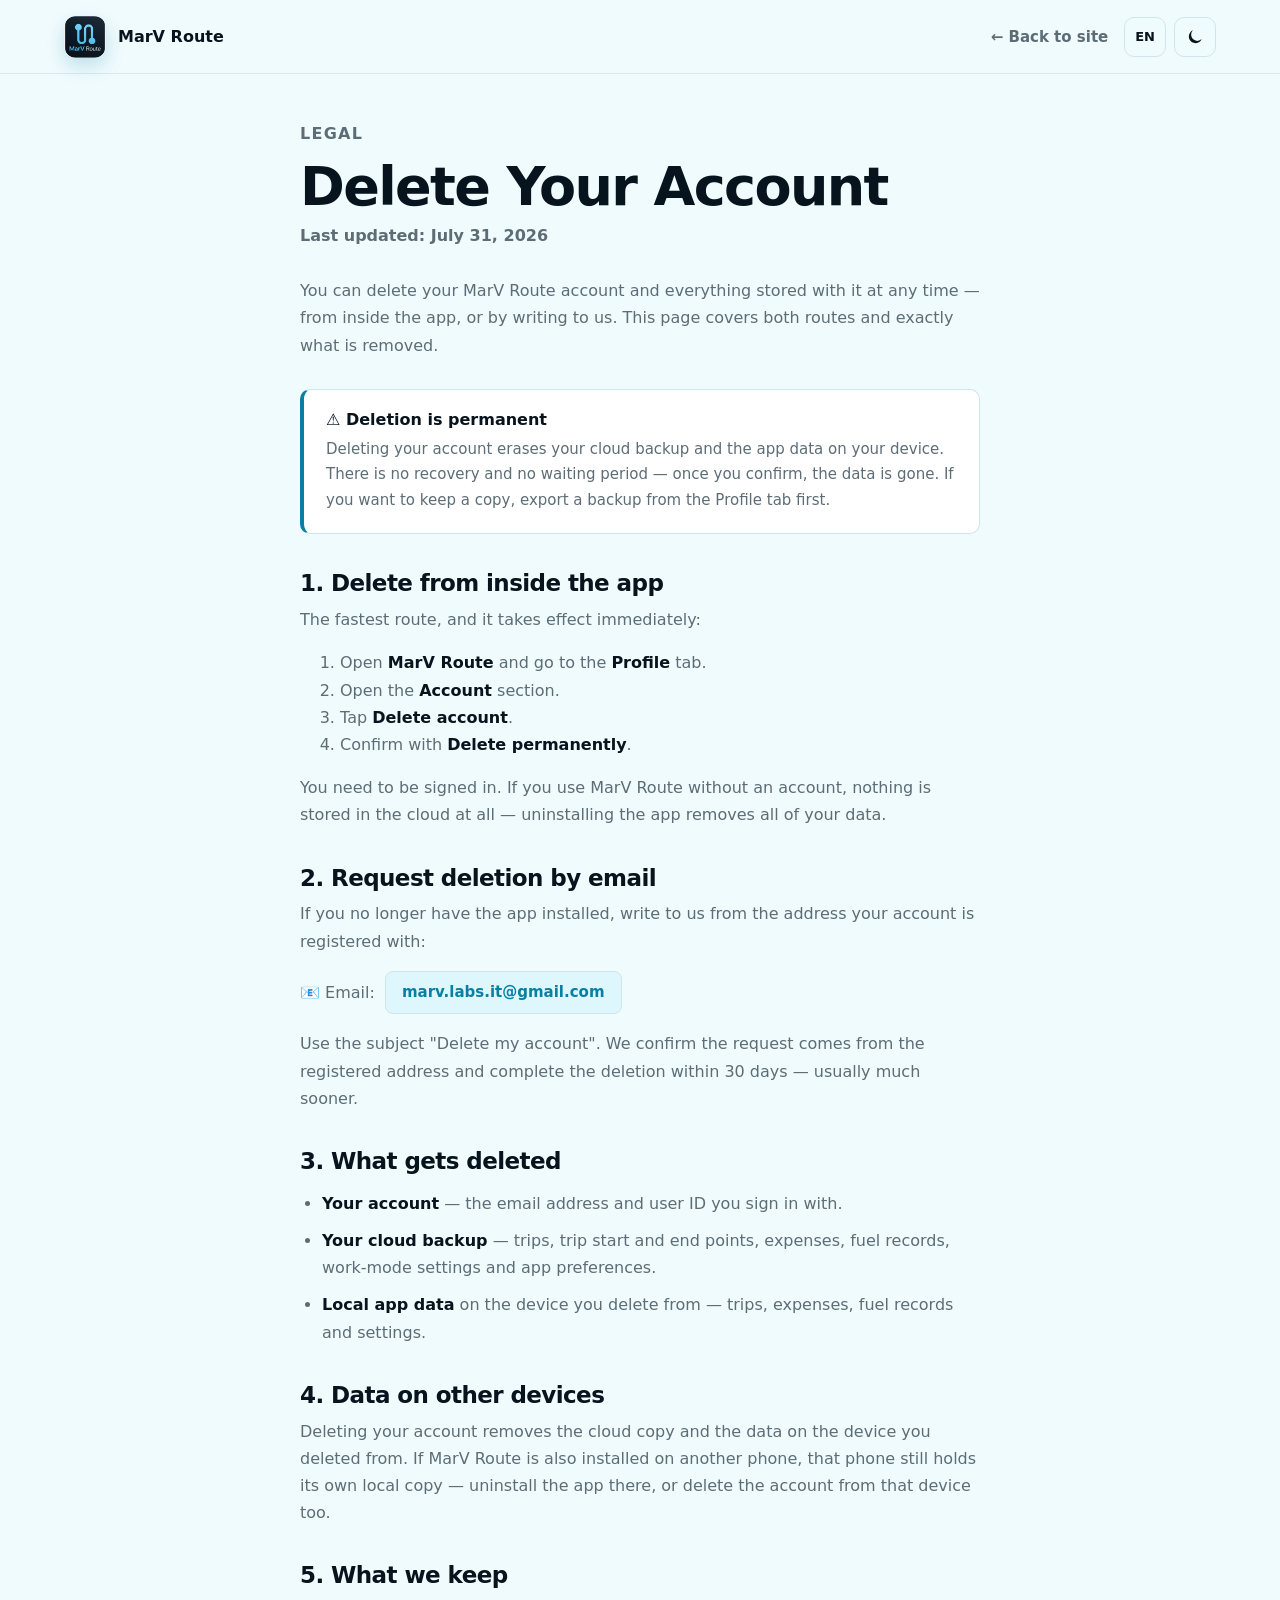
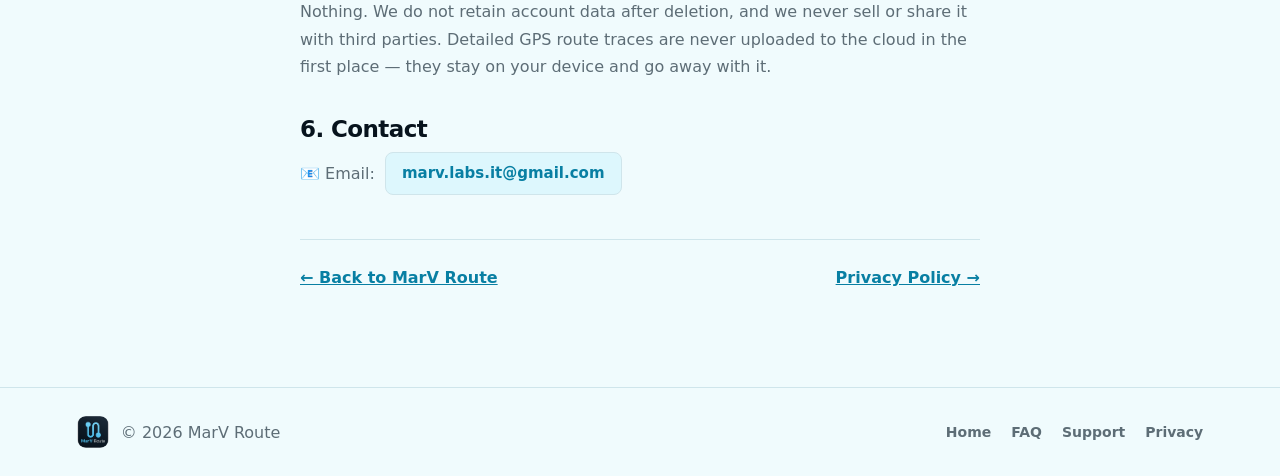
==== delete-account/index.html @ 42f3633a "Add account deletion page Google Play requires apps that let users create an account to publish a pu" ====
<!doctype html>
<html lang="en" data-theme="light">
  <head>
    <meta charset="UTF-8" />
    <meta name="viewport" content="width=device-width, initial-scale=1.0" />
    <meta
      name="description"
      content="How to delete your MarV Route account and all associated data — from inside the app or by request."
    />
    <meta name="theme-color" content="#08131d" />
    <meta property="og:type" content="article" />
    <meta property="og:title" content="Delete Your Account | MarV Route" />
    <meta property="og:description" content="Delete your MarV Route account and all data associated with it." />
    <meta property="og:image" content="../assets/og-image.png" />
    <title>Delete Your Account | MarV Route</title>
    <script>
      (function () {
        var d = document.documentElement;
        d.classList.add("js");
        try {
          var t = localStorage.getItem("marv-theme");
          if (!t) t = window.matchMedia("(prefers-color-scheme: dark)").matches ? "dark" : "light";
          d.setAttribute("data-theme", t);
        } catch (e) {}
      })();
    </script>
    <link rel="icon" type="image/png" href="../assets/marv-route-icon.png" />
    <link rel="apple-touch-icon" href="../assets/marv-route-icon.png" />
    <link rel="stylesheet" href="../styles.css" />
  </head>
  <body data-title-key="d_docTitle">
    <header class="site-header">
      <a class="brand" href="../" aria-label="MarV Route home">
        <img src="../assets/marv-route-icon.png" alt="" />
        <span>MarV Route</span>
      </a>
      <a class="back-link" href="../" data-i18n="backToSite">← Back to site</a>
      <div class="header-tools">
        <button class="icon-btn lang-toggle" type="button" aria-label="Switch language">
          <span class="lang-current">EN</span>
        </button>
        <button class="icon-btn theme-toggle" type="button" aria-label="Toggle dark mode" aria-pressed="false">
          <svg class="icon-sun" viewBox="0 0 24 24" aria-hidden="true">
            <circle cx="12" cy="12" r="4.2" fill="currentColor" />
            <path d="M12 2.5v3M12 18.5v3M2.5 12h3M18.5 12h3M5 5l2 2M17 17l2 2M19 5l-2 2M7 17l-2 2" stroke="currentColor" stroke-width="1.8" stroke-linecap="round" />
          </svg>
          <svg class="icon-moon" viewBox="0 0 24 24" aria-hidden="true">
            <path d="M20 14.5A8 8 0 1 1 9.5 4a6.5 6.5 0 0 0 10.5 10.5z" fill="currentColor" />
          </svg>
        </button>
      </div>
    </header>

    <main class="legal">
      <p class="eyebrow" data-i18n="eyebrowLegal">Legal</p>
      <h1 data-i18n="d_title">Delete Your Account</h1>
      <p class="legal-updated" data-i18n="d_updated">Last updated: July 31, 2026</p>

      <p data-i18n="d_intro">
        You can delete your MarV Route account and everything stored with it at any time — from
        inside the app, or by writing to us. This page covers both routes and exactly what is
        removed.
      </p>

      <div class="legal-callout">
        <strong data-i18n="d_calloutTitle">⚠️ Deletion is permanent</strong>
        <p data-i18n="d_calloutBody">
          Deleting your account erases your cloud backup and the app data on your device. There is
          no recovery and no waiting period — once you confirm, the data is gone. If you want to
          keep a copy, export a backup from the Profile tab first.
        </p>
      </div>

      <h2 data-i18n="d_h1">1. Delete from inside the app</h2>
      <p data-i18n="d_1intro">The fastest route, and it takes effect immediately:</p>
      <ol data-i18n="d_1list">
        <li>Open <strong>MarV Route</strong> and go to the <strong>Profile</strong> tab.</li>
        <li>Open the <strong>Account</strong> section.</li>
        <li>Tap <strong>Delete account</strong>.</li>
        <li>Confirm with <strong>Delete permanently</strong>.</li>
      </ol>
      <p data-i18n="d_1note">
        You need to be signed in. If you use MarV Route without an account, nothing is stored in
        the cloud at all — uninstalling the app removes all of your data.
      </p>

      <h2 data-i18n="d_h2">2. Request deletion by email</h2>
      <p data-i18n="d_2intro">
        If you no longer have the app installed, write to us from the address your account is
        registered with:
      </p>
      <p class="contact-line">
        <span data-i18n="d_emailLabel">📧 Email:</span>
        <a class="email-link" href="mailto:marv.labs.it@gmail.com?subject=Delete%20my%20account">marv.labs.it@gmail.com</a>
      </p>
      <p data-i18n="d_2note">
        Use the subject "Delete my account". We confirm the request comes from the registered
        address and complete the deletion within 30 days — usually much sooner.
      </p>

      <h2 data-i18n="d_h3">3. What gets deleted</h2>
      <ul data-i18n="d_3list">
        <li><strong>Your account</strong> — the email address and user ID you sign in with.</li>
        <li>
          <strong>Your cloud backup</strong> — trips, trip start and end points, expenses, fuel
          records, work-mode settings and app preferences.
        </li>
        <li>
          <strong>Local app data</strong> on the device you delete from — trips, expenses, fuel
          records and settings.
        </li>
      </ul>

      <h2 data-i18n="d_h4">4. Data on other devices</h2>
      <p data-i18n="d_4body">
        Deleting your account removes the cloud copy and the data on the device you deleted from.
        If MarV Route is also installed on another phone, that phone still holds its own local
        copy — uninstall the app there, or delete the account from that device too.
      </p>

      <h2 data-i18n="d_h5">5. What we keep</h2>
      <p data-i18n="d_5body">
        Nothing. We do not retain account data after deletion, and we never sell or share it with
        third parties. Detailed GPS route traces are never uploaded to the cloud in the first
        place — they stay on your device and go away with it.
      </p>

      <h2 data-i18n="d_h6">6. Contact</h2>
      <p class="contact-line">
        <span data-i18n="d_emailLabel">📧 Email:</span>
        <a class="email-link" href="mailto:marv.labs.it@gmail.com?subject=Delete%20my%20account">marv.labs.it@gmail.com</a>
      </p>

      <p class="legal-back">
        <a href="../" data-i18n="backHome">← Back to MarV Route</a>
        <a href="../privacy/" data-i18n="toPrivacy">Privacy Policy →</a>
      </p>
    </main>

    <footer class="site-footer">
      <div class="footer-brand">
        <img src="../assets/marv-route-icon.png" alt="" />
        <span>© 2026 MarV Route</span>
      </div>
      <nav class="footer-nav" aria-label="Footer navigation">
        <a href="../" data-i18n="footerHome">Home</a>
        <a href="../#faq" data-i18n="footerFaq">FAQ</a>
        <a href="../support/" data-i18n="footerSupport">Support</a>
        <a href="../privacy/" data-i18n="footerPrivacy">Privacy</a>
      </nav>
    </footer>

    <script src="../legal.js"></script>
  </body>
</html>
---- styles.css ----
:root {
  --bg: #f0fbfd;
  --bg-strong: #dff7fc;
  --ink: #07131d;
  --muted: #5d6d76;
  --line: #cfe5eb;
  --card: #ffffff;
  --blue: #52d6fd;
  --blue-dark: #087fa3;
  --navy: #08131d;
  --green: #1fc79a;
  --yellow: #ffc857;
  --shadow: 0 24px 70px rgba(7, 19, 29, 0.16);
}

:root[data-theme="dark"] {
  --bg: #0a1418;
  --bg-strong: #0e1c22;
  --ink: #e7f1f4;
  --muted: #9fb2ba;
  --line: #21343c;
  --card: #11212a;
  --shadow: 0 24px 70px rgba(0, 0, 0, 0.5);
}

* {
  box-sizing: border-box;
}

html {
  scroll-behavior: smooth;
}

body {
  margin: 0;
  background: var(--bg);
  color: var(--ink);
  font-family: Inter, ui-sans-serif, system-ui, -apple-system, BlinkMacSystemFont, "Segoe UI", sans-serif;
}

a {
  color: inherit;
  text-decoration: none;
}

button,
input,
select {
  font: inherit;
}

.site-header {
  align-items: center;
  background: rgba(240, 251, 253, 0.9);
  backdrop-filter: blur(18px);
  border-bottom: 1px solid rgba(207, 229, 235, 0.78);
  display: flex;
  height: 74px;
  justify-content: space-between;
  left: 0;
  padding: 0 clamp(20px, 5vw, 76px);
  position: fixed;
  right: 0;
  top: 0;
  z-index: 20;
}

.brand,
.site-nav,
.trust-row,
.hero-actions {
  align-items: center;
  display: flex;
}

.brand {
  gap: 12px;
  font-weight: 850;
}

.brand img {
  border-radius: 12px;
  box-shadow: 0 8px 18px rgba(8, 127, 163, 0.22);
  height: 42px;
  width: 42px;
}

.site-nav {
  color: var(--muted);
  gap: 28px;
  font-size: 15px;
  font-weight: 750;
}

.site-nav a:hover {
  color: var(--blue-dark);
}

.nav-cta {
  background: var(--navy);
  border-radius: 8px;
  color: white;
  padding: 10px 18px;
}

.site-nav a.nav-cta:hover {
  background: var(--blue-dark);
  color: white;
}

.nav-toggle {
  background: transparent;
  border: 0;
  cursor: pointer;
  display: none;
  padding: 8px;
}

.nav-toggle span {
  background: var(--ink);
  border-radius: 999px;
  display: block;
  height: 2px;
  margin: 5px 0;
  width: 24px;
}

.hero {
  align-items: center;
  background:
    radial-gradient(circle at 88% 18%, rgba(82, 214, 253, 0.34), transparent 28%),
    radial-gradient(circle at 12% 80%, rgba(31, 199, 154, 0.2), transparent 30%),
    linear-gradient(135deg, #f8feff 0%, var(--bg) 48%, var(--bg-strong) 100%);
  display: grid;
  gap: 48px;
  grid-template-columns: minmax(0, 0.95fr) minmax(380px, 1.05fr);
  min-height: 100vh;
  overflow: hidden;
  padding: 132px clamp(20px, 6vw, 84px) 72px;
}

.hero-copy {
  max-width: 720px;
}

.eyebrow {
  color: var(--blue-dark);
  font-size: 13px;
  font-weight: 850;
  letter-spacing: 0.08em;
  margin: 0 0 14px;
  text-transform: uppercase;
}

h1,
h2,
h3,
p {
  margin-top: 0;
}

h1 {
  font-size: clamp(44px, 6.6vw, 82px);
  letter-spacing: -0.03em;
  line-height: 0.98;
  margin-bottom: 24px;
}

h2 {
  font-size: clamp(32px, 4vw, 56px);
  letter-spacing: -0.025em;
  line-height: 1.04;
  margin-bottom: 18px;
}

h3 {
  font-size: 21px;
  margin-bottom: 10px;
}

p {
  color: var(--muted);
  font-size: 17px;
  line-height: 1.72;
}

.hero-copy > p:not(.eyebrow) {
  max-width: 620px;
}

.hero-actions {
  flex-wrap: wrap;
  gap: 14px;
  margin: 34px 0 30px;
}

.button {
  border-radius: 8px;
  display: inline-flex;
  align-items: center;
  font-weight: 850;
  justify-content: center;
  min-height: 50px;
  padding: 0 22px;
  transition: transform 0.15s ease, box-shadow 0.15s ease;
}

.button:hover {
  transform: translateY(-2px);
}

.primary {
  background: var(--navy);
  border: 0;
  box-shadow: 0 18px 34px rgba(7, 19, 29, 0.22);
  color: white;
  cursor: pointer;
}

.secondary {
  background: rgba(255, 255, 255, 0.72);
  border: 1px solid var(--line);
  color: var(--navy);
}

.trust-row {
  color: var(--muted);
  flex-wrap: wrap;
  gap: 10px;
  font-size: 14px;
  font-weight: 750;
}

.trust-row span {
  background: rgba(255, 255, 255, 0.7);
  border: 1px solid var(--line);
  border-radius: 999px;
  padding: 8px 12px;
}

.phone-stage {
  min-height: 760px;
  position: relative;
}

.phone {
  background: #07131d;
  border: 10px solid #07131d;
  border-radius: 34px;
  box-shadow: var(--shadow);
  overflow: hidden;
  position: absolute;
}

.phone-main {
  height: 752px;
  right: 120px;
  top: 0;
  width: 340px;
}

.phone-secondary {
  height: 520px;
  right: 0;
  top: 150px;
  transform: rotate(5deg);
  width: 250px;
}

.phone-top {
  background: #07131d;
  border-radius: 0 0 16px 16px;
  height: 24px;
  left: 50%;
  position: absolute;
  top: 0;
  transform: translateX(-50%);
  width: 112px;
  z-index: 2;
}

/* ── Material 3 dark app mockup (matches the Flutter app) ── */

.m3-screen {
  --m3-bg: #0e1416;
  --m3-card: #1b2326;
  --m3-ink: #dee3e6;
  --m3-muted: #b3bfc3;
  --m3-primary: #9bd1e8;
  --m3-on-primary: #04344a;
  --m3-sec-cont: #364a52;
  --m3-on-sec: #d3e5ed;
  --m3-outline: #84919a;
  --m3-tile: #045066;
  --m3-on-tile: #c3e8ff;
  background: var(--m3-bg);
  border-radius: 24px;
  color: var(--m3-ink);
  display: flex;
  flex-direction: column;
  gap: 9px;
  height: 100%;
  padding: 30px 14px 8px;
}

.m3-appbar {
  font-size: 19px;
  font-weight: 550;
  padding: 6px 4px 2px;
}

.m3-card {
  background: var(--m3-card);
  border-radius: 12px;
  padding: 13px 14px;
}

.m3-detect-top {
  align-items: center;
  display: flex;
  justify-content: space-between;
  margin-bottom: 8px;
}

.m3-detect strong {
  display: block;
  font-size: 14.5px;
  font-weight: 700;
  margin-bottom: 3px;
}

.m3-icon {
  color: var(--m3-ink);
  flex: 0 0 auto;
  height: 22px;
  width: 22px;
}

.m3-circle-btn {
  align-items: center;
  background: var(--m3-sec-cont);
  border-radius: 50%;
  color: var(--m3-on-sec);
  display: flex;
  height: 36px;
  justify-content: center;
  width: 36px;
}

.m3-circle-btn svg {
  height: 18px;
  width: 18px;
}

.m3-row-text {
  flex: 1;
  min-width: 0;
}

.m3-row-text strong {
  display: block;
  font-size: 13.5px;
  font-weight: 700;
}

.m3-fuel {
  align-items: center;
  display: flex;
  gap: 11px;
}

.m3-fuel-tile {
  align-items: center;
  background: var(--m3-tile);
  border-radius: 9px;
  color: var(--m3-on-tile);
  display: flex;
  flex: 0 0 auto;
  height: 34px;
  justify-content: center;
  width: 34px;
}

.m3-fuel-tile svg {
  height: 19px;
  width: 19px;
}

.m3-chevron {
  color: var(--m3-muted);
  flex: 0 0 auto;
  height: 17px;
  width: 17px;
}

.m3-chips {
  display: flex;
  gap: 7px;
}

.m3-chips span {
  align-items: center;
  border: 1px solid var(--m3-outline);
  border-radius: 8px;
  color: var(--m3-ink);
  display: inline-flex;
  font-size: 11px;
  font-weight: 600;
  gap: 5px;
  min-height: 28px;
  padding: 0 10px;
}

.m3-chips span.selected {
  background: var(--m3-sec-cont);
  border-color: transparent;
  color: var(--m3-on-sec);
}

.m3-chips svg {
  height: 13px;
  width: 13px;
}

.m3-card-title {
  display: block;
  font-size: 13.5px;
  font-weight: 700;
  margin-bottom: 10px;
}

.m3-actions {
  align-items: flex-start;
  display: flex;
  flex-direction: column;
  gap: 7px;
}

.m3-btn {
  align-items: center;
  border: 0;
  border-radius: 999px;
  cursor: default;
  display: inline-flex;
  font-size: 11.5px;
  font-weight: 700;
  gap: 6px;
  justify-content: center;
  min-height: 32px;
  padding: 0 14px;
}

.m3-btn svg {
  height: 15px;
  width: 15px;
}

.m3-btn.filled {
  background: var(--m3-primary);
  color: var(--m3-on-primary);
}

.m3-btn.outlined {
  background: transparent;
  border: 1px solid var(--m3-outline);
  color: var(--m3-primary);
}

.m3-label {
  display: block;
  font-size: 12.5px;
  font-weight: 650;
}

.m3-value {
  display: block;
  font-size: 23px;
  font-weight: 750;
  letter-spacing: -0.02em;
  margin: 4px 0 3px;
}

.m3-sub {
  color: var(--m3-muted);
  display: block;
  font-size: 11.5px;
}

.m3-line {
  color: var(--m3-muted);
  display: flex;
  font-size: 11px;
  justify-content: space-between;
  padding-top: 7px;
}

.m3-line span:last-child {
  color: var(--m3-ink);
}

.m3-nav {
  background: #161d20;
  border-radius: 14px 14px 20px 20px;
  display: grid;
  grid-template-columns: repeat(5, 1fr);
  margin: auto -6px 0;
  padding: 8px 2px 9px;
  text-align: center;
}

.m3-nav span {
  color: var(--m3-muted);
  display: grid;
  font-size: 10px;
  font-weight: 600;
  gap: 3px;
  justify-items: center;
}

.m3-nav i {
  align-items: center;
  border-radius: 999px;
  display: flex;
  height: 26px;
  justify-content: center;
  width: 46px;
}

.m3-nav svg {
  height: 19px;
  width: 19px;
}

.m3-nav span.active {
  color: var(--m3-ink);
  font-weight: 750;
}

.m3-nav span.active i {
  background: var(--m3-sec-cont);
  color: var(--m3-on-sec);
}

.m3-compact {
  gap: 9px;
  padding-top: 36px;
}

.m3-section-label {
  font-size: 12.5px;
  font-weight: 650;
  padding: 0 2px;
}

.m3-segmented {
  border: 1px solid var(--m3-outline);
  border-radius: 999px;
  display: grid;
  grid-template-columns: 1.1fr 1.05fr 0.85fr;
  overflow: hidden;
}

.m3-segmented span {
  align-items: center;
  color: var(--m3-ink);
  display: flex;
  font-size: 10px;
  font-weight: 650;
  gap: 4px;
  justify-content: center;
  min-height: 30px;
  padding: 0 4px;
  text-align: center;
}

.m3-segmented span + span {
  border-left: 1px solid var(--m3-outline);
}

.m3-segmented span.selected {
  background: var(--m3-sec-cont);
  color: var(--m3-on-sec);
}

.m3-segmented svg {
  flex: 0 0 auto;
  height: 13px;
  width: 13px;
}

.section,
.report-section,
.pro-section,
.download-section {
  padding: 96px clamp(20px, 6vw, 84px);
}

.section-heading {
  max-width: 780px;
}

.feature-grid {
  display: grid;
  gap: 18px;
  grid-template-columns: repeat(4, minmax(0, 1fr));
  margin-top: 40px;
}

.feature-card {
  background: var(--card);
  border: 1px solid var(--line);
  border-radius: 8px;
  box-shadow: 0 12px 34px rgba(7, 19, 29, 0.07);
  padding: 26px;
  transition: transform 0.18s ease, box-shadow 0.18s ease, border-color 0.18s ease;
}

.feature-card:hover {
  border-color: var(--blue);
  box-shadow: 0 20px 44px rgba(8, 127, 163, 0.14);
  transform: translateY(-4px);
}

.feature-card span {
  color: var(--blue-dark);
  display: inline-block;
  font-weight: 900;
  margin-bottom: 26px;
}

.feature-card h3 {
  font-size: 19px;
}

.feature-card p {
  font-size: 15px;
  margin-bottom: 0;
}

.how-section {
  background: var(--bg-strong);
}

.steps {
  display: grid;
  gap: 18px;
  grid-template-columns: repeat(3, minmax(0, 1fr));
  list-style: none;
  margin: 40px 0 0;
  padding: 0;
}

.steps li {
  background: var(--card);
  border: 1px solid var(--line);
  border-radius: 8px;
  box-shadow: 0 12px 34px rgba(7, 19, 29, 0.07);
  padding: 26px;
}

.step-number {
  align-items: center;
  background: var(--navy);
  border-radius: 50%;
  color: var(--blue);
  display: inline-flex;
  font-size: 16px;
  font-weight: 900;
  height: 40px;
  justify-content: center;
  margin-bottom: 18px;
  width: 40px;
}

.steps p {
  font-size: 15px;
  margin-bottom: 0;
}

.rate-strip {
  align-items: center;
  background: var(--navy);
  border-radius: 8px;
  box-shadow: var(--shadow);
  color: white;
  display: grid;
  gap: 24px;
  grid-template-columns: auto auto 1fr;
  margin-top: 28px;
  padding: 26px 30px;
}

.rate-strip span {
  color: var(--blue);
  display: block;
  font-size: 12px;
  font-weight: 850;
  letter-spacing: 0.06em;
  margin-bottom: 6px;
  text-transform: uppercase;
}

.rate-strip strong {
  display: block;
  font-size: 22px;
  letter-spacing: -0.02em;
}

.rate-strip em {
  color: rgba(255, 255, 255, 0.65);
  font-size: 13px;
  font-style: normal;
  font-weight: 600;
}

.rate-strip p {
  color: rgba(255, 255, 255, 0.72);
  font-size: 14px;
  margin: 0;
  text-align: right;
}

.report-section {
  align-items: center;
  background: var(--navy);
  color: white;
  display: grid;
  gap: 56px;
  grid-template-columns: minmax(0, 0.9fr) minmax(320px, 1fr);
}

.report-section .eyebrow {
  color: var(--blue);
}

.report-section p {
  color: rgba(255, 255, 255, 0.72);
}

.report-panel {
  background: white;
  border-radius: 8px;
  box-shadow: var(--shadow);
  color: var(--ink);
  padding: 28px;
}

.panel-header,
.report-line {
  justify-content: space-between;
}

.panel-header {
  border-bottom: 1px solid var(--line);
  padding-bottom: 18px;
}

.panel-header strong {
  color: var(--blue-dark);
}

.report-line {
  border-bottom: 1px solid var(--line);
  padding: 18px 0;
}

.export-buttons {
  gap: 12px;
  margin-top: 22px;
}

.export-buttons span {
  background: var(--navy);
  border-radius: 8px;
  color: white;
  flex: 1;
  font-weight: 850;
  padding: 14px;
  text-align: center;
}

.pro-grid {
  display: grid;
  gap: 14px;
  grid-template-columns: repeat(3, minmax(0, 1fr));
  margin-top: 34px;
}

.pro-grid div {
  background: linear-gradient(135deg, white, #e8faff);
  border: 1px solid var(--line);
  border-radius: 8px;
  font-weight: 850;
  padding: 20px;
}

.download-section {
  align-items: start;
  display: grid;
  gap: 56px;
  grid-template-columns: minmax(0, 0.9fr) minmax(320px, 1fr);
}

.lead-form {
  background: var(--card);
  border: 1px solid var(--line);
  border-radius: 8px;
  box-shadow: 0 18px 44px rgba(7, 19, 29, 0.11);
  display: grid;
  gap: 18px;
  padding: 28px;
}

label {
  color: var(--ink);
  display: grid;
  font-size: 14px;
  font-weight: 850;
  gap: 8px;
}

input,
select {
  background: var(--card);
  border: 1px solid var(--line);
  border-radius: 8px;
  color: var(--ink);
  min-height: 48px;
  padding: 0 14px;
  width: 100%;
}

input:focus,
select:focus {
  border-color: var(--blue-dark);
  outline: 3px solid rgba(82, 214, 253, 0.26);
}

/* Honeypot — parked off-screen, never shown, never focusable.
   min-height/padding are reset because the generic input rule above sets them. */
.hp-field {
  border: 0;
  height: 0;
  left: -9999px;
  min-height: 0;
  opacity: 0;
  padding: 0;
  position: absolute;
  width: 0;
}

.form-message {
  color: var(--blue-dark);
  font-weight: 800;
  margin: 0;
  min-height: 24px;
}

.form-message[data-state="ok"] {
  color: var(--green);
}

.form-message[data-state="error"] {
  color: #e0566f;
}

.site-footer {
  align-items: center;
  border-top: 1px solid var(--line);
  color: var(--muted);
  display: flex;
  justify-content: space-between;
  padding: 28px clamp(20px, 6vw, 84px);
}

.footer-brand {
  align-items: center;
  display: flex;
  gap: 12px;
}

.footer-brand img {
  border-radius: 9px;
  height: 32px;
  width: 32px;
}

.footer-nav {
  display: flex;
  flex-wrap: wrap;
  gap: 20px;
  font-size: 14px;
  font-weight: 750;
}

.footer-nav a:hover {
  color: var(--blue-dark);
}

@media (max-width: 1180px) {
  .feature-grid {
    grid-template-columns: repeat(2, minmax(0, 1fr));
  }
}

@media (max-width: 980px) {
  .hero,
  .report-section,
  .download-section {
    grid-template-columns: 1fr;
  }

  .phone-stage {
    min-height: 780px;
  }

  .phone-main {
    left: 4vw;
    right: auto;
  }

  .phone-secondary {
    right: 4vw;
  }

  .pro-grid {
    grid-template-columns: repeat(2, minmax(0, 1fr));
  }

  .steps {
    grid-template-columns: 1fr;
  }

  .rate-strip {
    grid-template-columns: 1fr;
    gap: 18px;
  }

  .rate-strip p {
    text-align: left;
  }
}

@media (max-width: 760px) {
  .nav-toggle {
    display: block;
  }

  .site-nav {
    background: white;
    border: 1px solid var(--line);
    border-radius: 8px;
    box-shadow: 0 18px 44px rgba(7, 19, 29, 0.12);
    display: none;
    flex-direction: column;
    align-items: stretch;
    gap: 0;
    padding: 10px;
    position: absolute;
    right: 20px;
    top: 84px;
    width: min(260px, calc(100vw - 40px));
  }

  .site-nav a {
    padding: 14px;
    width: 100%;
  }

  .site-nav a.nav-cta {
    border-radius: 8px;
    margin-top: 6px;
    text-align: center;
  }

  .site-nav.is-open {
    display: flex;
  }

  .phone-stage {
    min-height: 780px;
  }

  .phone-main {
    width: 300px;
  }

  .phone-secondary {
    display: none;
  }

  .feature-grid,
  .pro-grid {
    grid-template-columns: 1fr;
  }
}

@media (max-width: 520px) {
  .site-header {
    height: 66px;
  }

  .brand img {
    height: 36px;
    width: 36px;
  }

  .hero {
    padding-top: 112px;
  }

  .hero-actions {
    align-items: stretch;
    flex-direction: column;
  }

  .button {
    width: 100%;
  }

  .phone-stage {
    min-height: 780px;
  }

  .phone-main {
    left: 0;
    width: min(300px, calc(100vw - 40px));
  }

  .section,
  .report-section,
  .pro-section,
  .download-section {
    padding: 72px 20px;
  }

  .site-footer {
    align-items: flex-start;
    flex-direction: column;
    gap: 16px;
  }
}

/* ── Header tools: language + theme toggles ── */

.site-header {
  gap: 16px;
  justify-content: flex-start;
}

.brand {
  margin-right: auto;
  order: 1;
}

.site-nav {
  order: 2;
}

.header-tools {
  align-items: center;
  display: flex;
  gap: 8px;
  order: 3;
}

.icon-btn {
  align-items: center;
  background: transparent;
  border: 1px solid var(--line);
  border-radius: 10px;
  color: var(--ink);
  cursor: pointer;
  display: inline-flex;
  font-size: 13px;
  font-weight: 850;
  height: 40px;
  justify-content: center;
  min-width: 40px;
  padding: 0 10px;
  transition: border-color 0.15s ease, background 0.15s ease;
}

.icon-btn:hover {
  border-color: var(--blue-dark);
}

.icon-btn svg {
  height: 20px;
  width: 20px;
}

.icon-sun {
  display: none;
}

:root[data-theme="dark"] .icon-sun {
  display: block;
}

:root[data-theme="dark"] .icon-moon {
  display: none;
}

/* ── Store badges ── */

.store-badges {
  display: flex;
  flex-wrap: wrap;
  gap: 12px;
  margin: 26px 0 4px;
}

.store-badge {
  align-items: center;
  background: var(--navy);
  border: 1px solid var(--navy);
  border-radius: 12px;
  color: white;
  display: inline-flex;
  gap: 10px;
  padding: 9px 16px 9px 14px;
  transition: transform 0.15s ease;
}

.store-badge:hover {
  transform: translateY(-2px);
}

.store-badge svg {
  height: 26px;
  width: 26px;
}

.store-badge span {
  display: grid;
  line-height: 1.15;
}

.store-badge small {
  font-size: 10px;
  letter-spacing: 0.04em;
  opacity: 0.75;
  text-transform: uppercase;
}

.store-badge strong {
  font-size: 17px;
  font-weight: 800;
}

:root[data-theme="dark"] .store-badge {
  background: var(--card);
  border-color: var(--line);
}

/* ── Screens gallery ── */

.screens-gallery {
  display: grid;
  gap: 22px;
  grid-template-columns: repeat(4, minmax(0, 1fr));
  margin-top: 40px;
}

.screen-frame {
  margin: 0;
  text-align: center;
}

.screen-frame img {
  /* content-box so the 9:20 ratio applies to the image itself, not the
     bezel — otherwise the border makes object-fit crop the sides. */
  aspect-ratio: 9 / 20;
  background: #11181b;
  border: 8px solid #0b1417;
  border-radius: 26px;
  box-shadow: var(--shadow);
  box-sizing: content-box;
  display: block;
  object-fit: cover;
  width: calc(100% - 16px);
}

.screen-frame figcaption {
  color: var(--muted);
  font-size: 14px;
  font-weight: 750;
  margin-top: 14px;
}

/* ── FAQ ── */

.faq-list {
  display: grid;
  gap: 12px;
  margin-top: 36px;
  max-width: 880px;
}

.faq-item {
  background: var(--card);
  border: 1px solid var(--line);
  border-radius: 10px;
  padding: 4px 20px;
}

.faq-item summary {
  align-items: center;
  cursor: pointer;
  display: flex;
  font-size: 18px;
  font-weight: 800;
  gap: 14px;
  justify-content: space-between;
  list-style: none;
  padding: 18px 0;
}

.faq-item summary::-webkit-details-marker {
  display: none;
}

.faq-item summary::after {
  border-bottom: 2px solid var(--blue-dark);
  border-right: 2px solid var(--blue-dark);
  content: "";
  flex: 0 0 auto;
  height: 9px;
  margin-right: 4px;
  transform: rotate(45deg);
  transition: transform 0.2s ease;
  width: 9px;
}

.faq-item[open] summary::after {
  transform: rotate(-135deg);
}

.faq-item p {
  font-size: 15.5px;
  margin: 0;
  padding: 0 0 20px;
}

/* ── Consent checkbox ── */

.consent {
  align-items: start;
  font-size: 13px;
  font-weight: 600;
  gap: 10px;
  grid-template-columns: auto 1fr;
}

.consent input {
  accent-color: var(--blue-dark);
  height: 18px;
  margin-top: 1px;
  min-height: 0;
  width: 18px;
}

.consent a {
  color: var(--blue-dark);
  font-weight: 800;
  text-decoration: underline;
}

/* ── Scroll reveal ── */

.js .reveal {
  opacity: 0;
  transform: translateY(24px);
  transition: opacity 0.6s ease, transform 0.6s ease;
}

.js .reveal.is-visible {
  opacity: 1;
  transform: none;
}

@media (prefers-reduced-motion: reduce) {
  .js .reveal {
    opacity: 1;
    transform: none;
    transition: none;
  }
}

/* ── Legal page ── */

.legal {
  margin: 0 auto;
  max-width: 760px;
  padding: 120px clamp(20px, 6vw, 40px) 80px;
}

.legal h1 {
  font-size: clamp(36px, 6vw, 54px);
  margin-bottom: 8px;
}

.legal-updated {
  color: var(--muted);
  font-size: 14px;
  font-weight: 750;
  margin-bottom: 28px;
}

.legal h2 {
  font-size: 23px;
  margin: 38px 0 10px;
}

.legal h3 {
  font-size: 17px;
  margin: 24px 0 8px;
}

.legal p,
.legal li {
  color: var(--muted);
  font-size: 16px;
  line-height: 1.7;
}

.legal strong {
  color: var(--ink);
}

.legal ul {
  display: grid;
  gap: 10px;
  padding-left: 22px;
}

.legal a {
  color: var(--blue-dark);
  font-weight: 750;
  text-decoration: underline;
}

.legal-back {
  border-top: 1px solid var(--line);
  display: flex;
  flex-wrap: wrap;
  gap: 8px 28px;
  justify-content: space-between;
  margin-top: 44px;
  padding-top: 24px;
}

/* Back link in the header of legal/support pages */

.back-link {
  color: var(--muted);
  font-size: 15px;
  font-weight: 750;
  order: 2;
}

.back-link:hover {
  color: var(--blue-dark);
}

/* Highlighted notice box */

.legal-callout {
  background: var(--card);
  border: 1px solid var(--line);
  border-left: 4px solid var(--blue-dark);
  border-radius: 10px;
  margin: 30px 0 8px;
  padding: 20px 22px;
}

.legal-callout strong {
  display: block;
  font-size: 16px;
  margin-bottom: 8px;
}

.legal-callout p {
  font-size: 15px;
  margin: 0;
}

.legal-callout p + p {
  margin-top: 10px;
}

/* Contact email */

.contact-line {
  align-items: center;
  display: flex;
  flex-wrap: wrap;
  gap: 10px;
}

.legal a.email-link {
  background: rgba(82, 214, 253, 0.12);
  border: 1px solid var(--line);
  border-radius: 8px;
  color: var(--blue-dark);
  display: inline-block;
  font-size: 15px;
  font-weight: 800;
  padding: 8px 16px;
  text-decoration: none;
  transition: background 0.15s ease, border-color 0.15s ease;
  word-break: break-all;
}

.legal a.email-link:hover {
  background: rgba(82, 214, 253, 0.2);
  border-color: var(--blue-dark);
}

/* ── Dark theme component overrides ── */

:root[data-theme="dark"] .site-header {
  background: rgba(10, 20, 24, 0.85);
  border-bottom-color: var(--line);
}

:root[data-theme="dark"] .hero {
  background:
    radial-gradient(circle at 88% 18%, rgba(82, 214, 253, 0.16), transparent 30%),
    radial-gradient(circle at 12% 80%, rgba(31, 199, 154, 0.12), transparent 32%),
    linear-gradient(135deg, #0c181e 0%, var(--bg) 52%, var(--bg-strong) 100%);
}

:root[data-theme="dark"] .button.primary {
  background: var(--blue);
  box-shadow: 0 18px 34px rgba(0, 0, 0, 0.45);
  color: #06222b;
}

:root[data-theme="dark"] .button.secondary {
  background: transparent;
  border-color: var(--line);
  color: var(--ink);
}

:root[data-theme="dark"] .trust-row span {
  background: rgba(255, 255, 255, 0.04);
}

:root[data-theme="dark"] .report-panel,
:root[data-theme="dark"] .pro-grid div {
  background: var(--card);
  border: 1px solid var(--line);
}

:root[data-theme="dark"] .nav-cta {
  background: var(--blue);
  color: #06222b;
}

:root[data-theme="dark"] .site-nav a.nav-cta:hover {
  background: #7fe0fb;
  color: #06222b;
}

@media (max-width: 760px) {
  :root[data-theme="dark"] .site-nav {
    background: var(--card);
    border-color: var(--line);
  }
}

/* ── Screens gallery: responsive (declared last so it wins the cascade) ── */

@media (max-width: 980px) {
  /* Phone screenshots are narrow — two per row stays readable. */
  .screens-gallery {
    gap: 18px;
    grid-template-columns: repeat(2, minmax(0, 1fr));
    margin-inline: auto;
    max-width: 620px;
  }
}
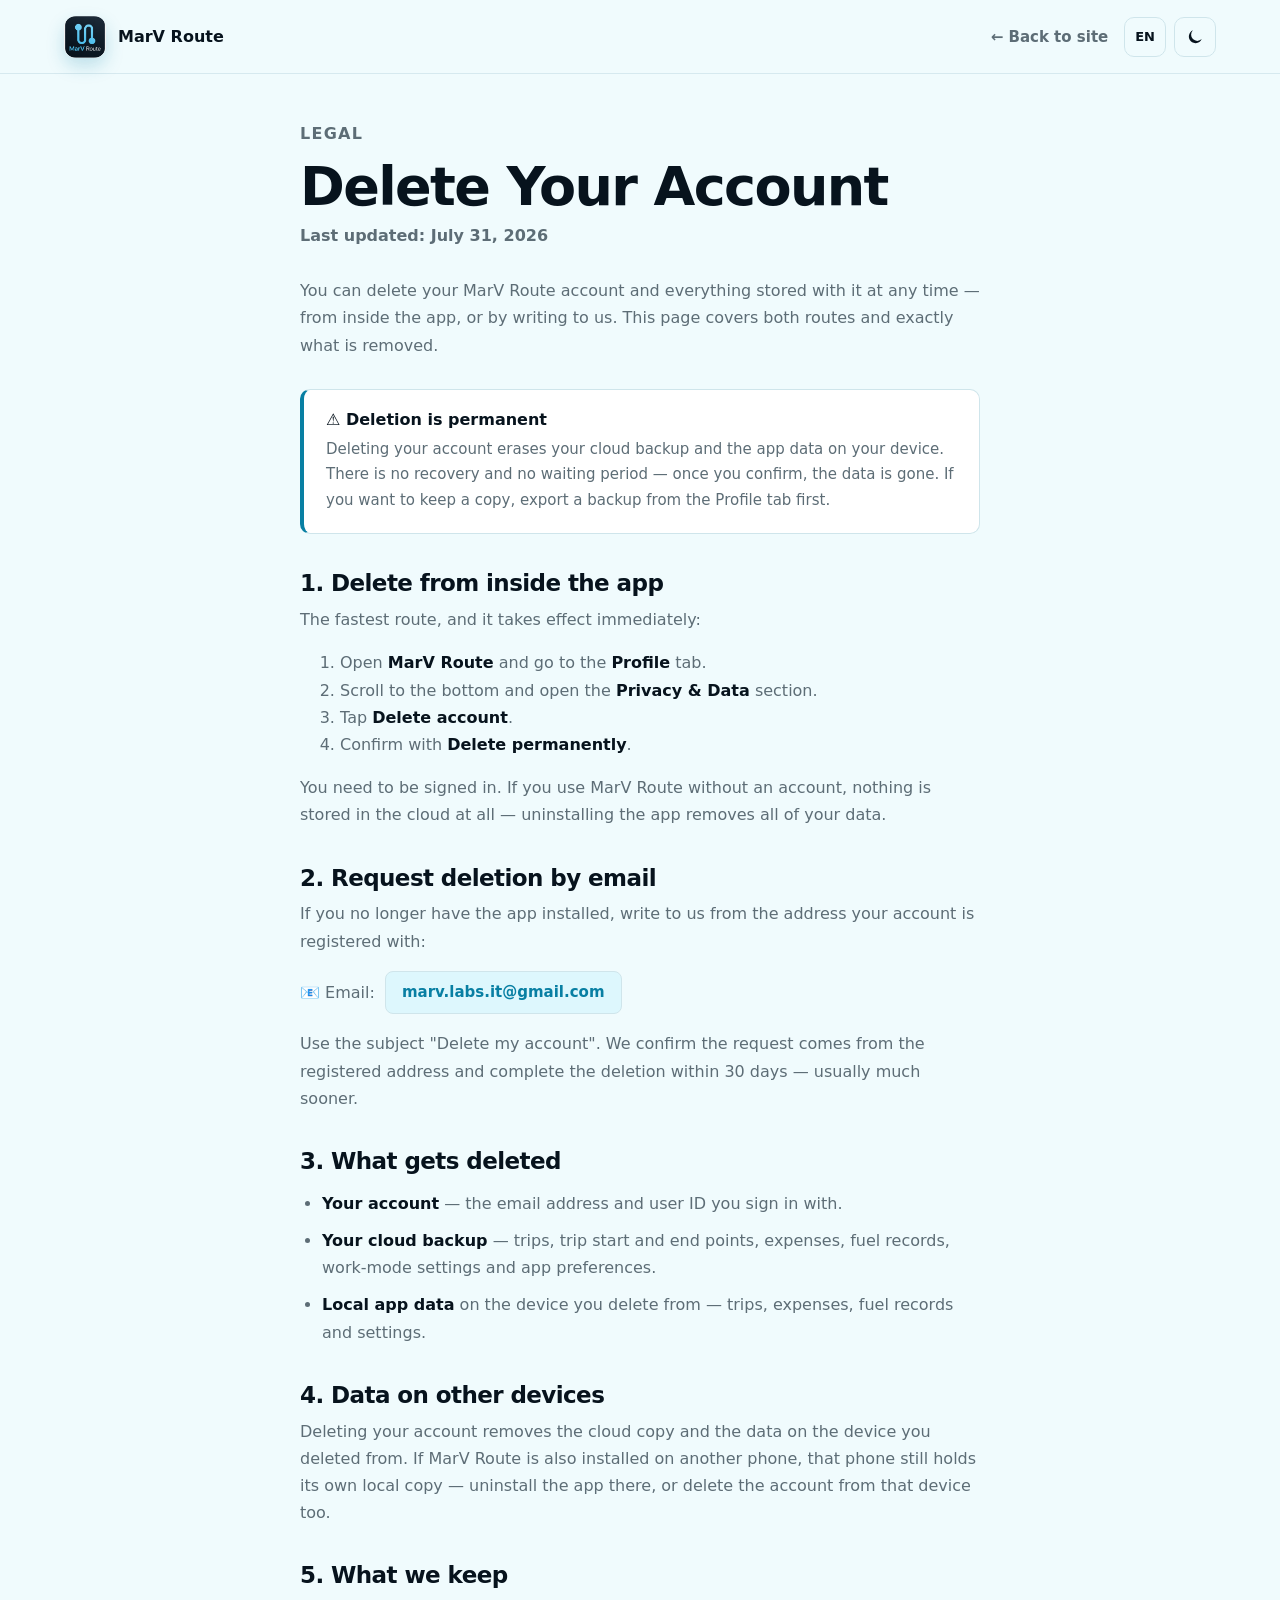
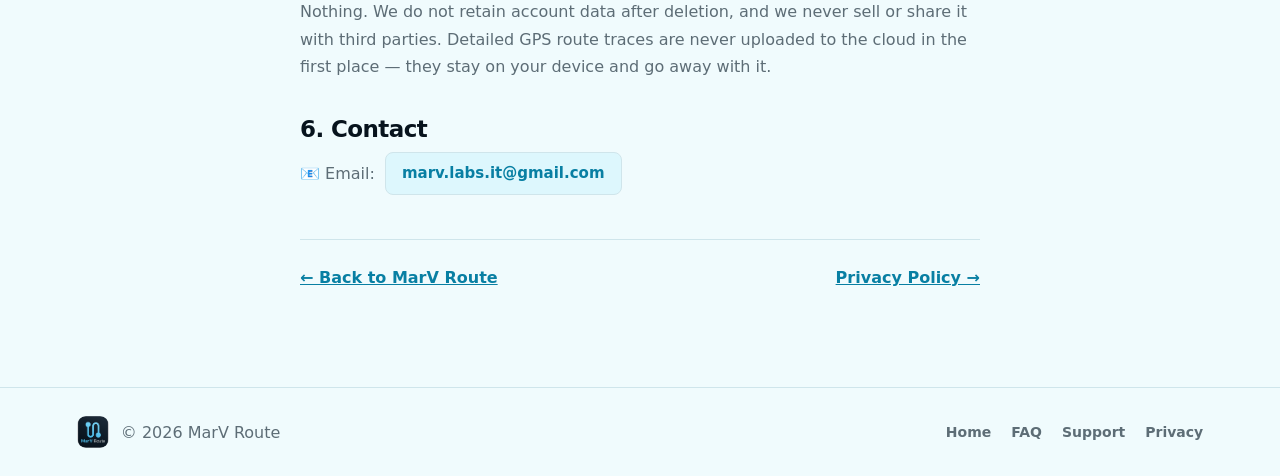
==== commit bf90198b: "Point deletion steps at the Privacy & Data section The in-app Delete account action moved out of the" ====
--- a/delete-account/index.html
+++ b/delete-account/index.html
@@ -75,7 +75,7 @@
       <p data-i18n="d_1intro">The fastest route, and it takes effect immediately:</p>
       <ol data-i18n="d_1list">
         <li>Open <strong>MarV Route</strong> and go to the <strong>Profile</strong> tab.</li>
-        <li>Open the <strong>Account</strong> section.</li>
+        <li>Scroll to the bottom and open the <strong>Privacy &amp; Data</strong> section.</li>
         <li>Tap <strong>Delete account</strong>.</li>
         <li>Confirm with <strong>Delete permanently</strong>.</li>
       </ol>
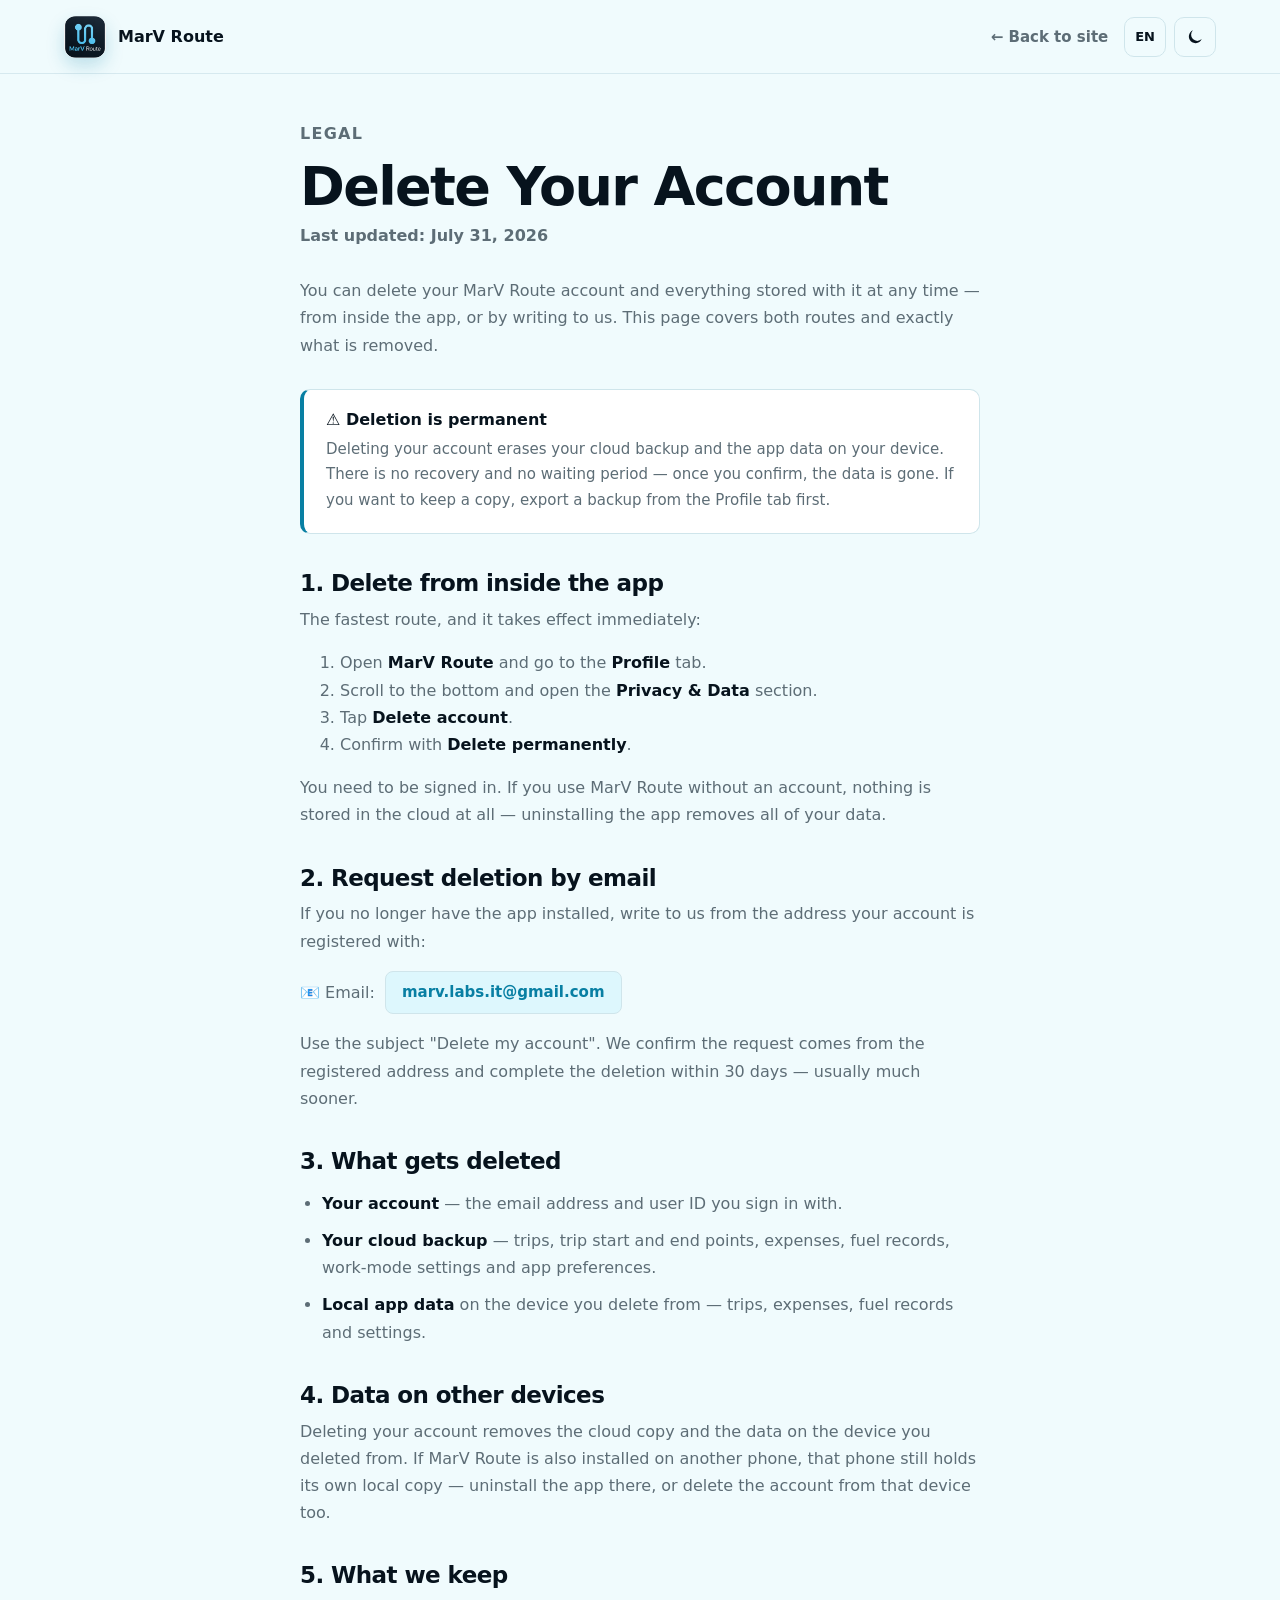
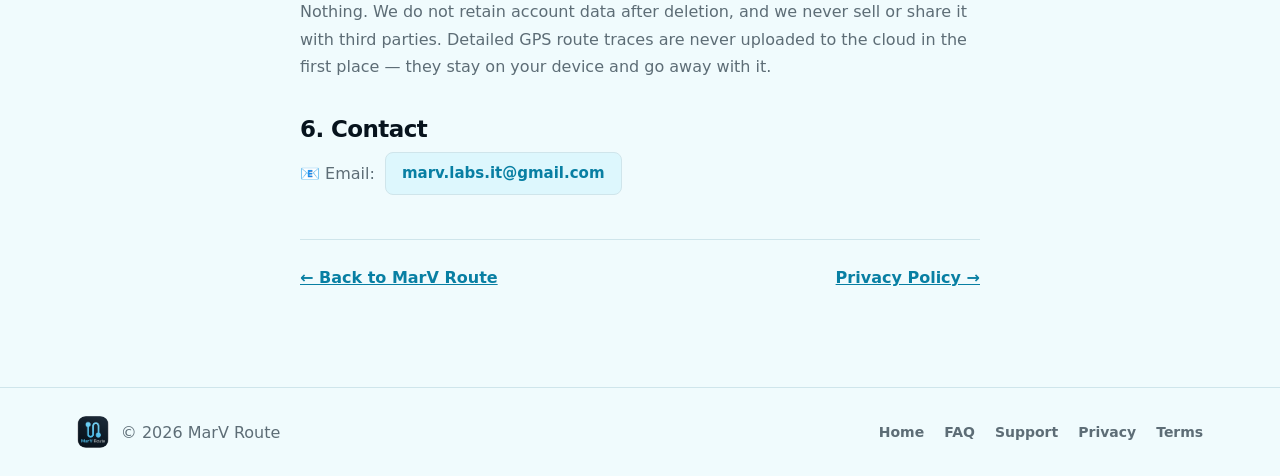
==== commit b1ae9b6e: "Add Terms of Service page New /terms page in the same shape as the other legal pages: EN/UK via lega" ====
--- a/delete-account/index.html
+++ b/delete-account/index.html
@@ -147,6 +147,7 @@
         <a href="../#faq" data-i18n="footerFaq">FAQ</a>
         <a href="../support/" data-i18n="footerSupport">Support</a>
         <a href="../privacy/" data-i18n="footerPrivacy">Privacy</a>
+        <a href="../terms/" data-i18n="footerTerms">Terms</a>
       </nav>
     </footer>
 
--- a/styles.css
+++ b/styles.css
@@ -1375,7 +1375,9 @@
   padding: 20px 22px;
 }
 
-.legal-callout strong {
+/* Direct child only — the callout's title. A <strong> inside the body text
+   must stay inline, or it breaks onto its own line mid-sentence. */
+.legal-callout > strong {
   display: block;
   font-size: 16px;
   margin-bottom: 8px;
@@ -1388,6 +1390,18 @@
 
 .legal-callout p + p {
   margin-top: 10px;
+}
+
+/* Unfilled legal value — deliberately loud so it can't ship unnoticed. */
+.legal-placeholder {
+  background: rgba(255, 200, 87, 0.14);
+  border: 1px dashed var(--yellow);
+  border-radius: 6px;
+  color: var(--ink);
+  font-size: 14px;
+  font-weight: 800;
+  padding: 2px 8px;
+  white-space: normal;
 }
 
 /* Contact email */
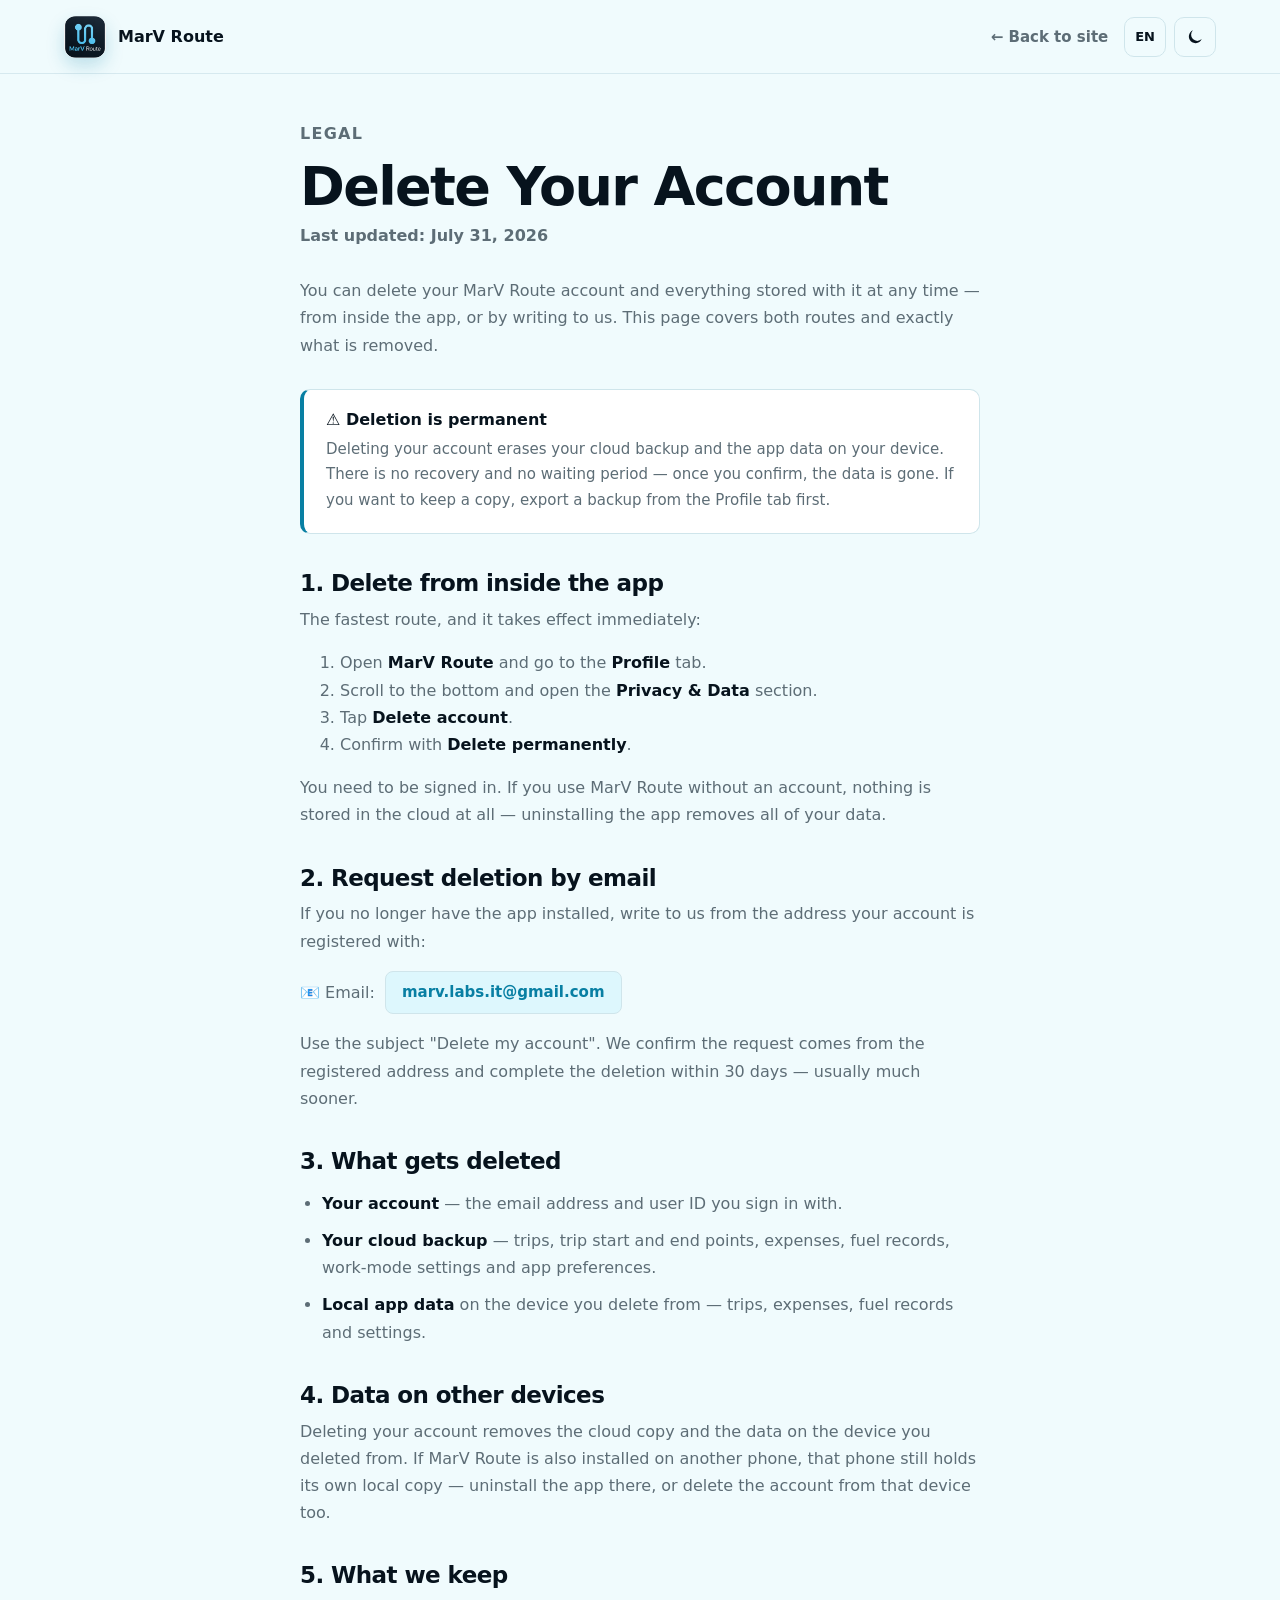
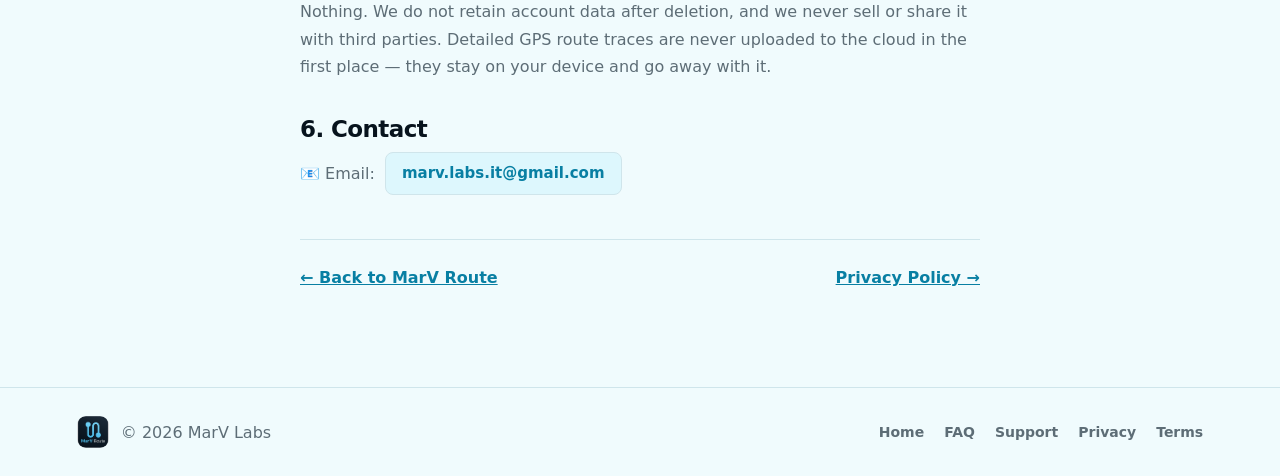
==== commit 7167b7f7: "Bring legal pages in line with the app, Idaho law and store rules - Name MarV Labs (trade name of th" ====
--- a/delete-account/index.html
+++ b/delete-account/index.html
@@ -140,7 +140,7 @@
     <footer class="site-footer">
       <div class="footer-brand">
         <img src="../assets/marv-route-icon.png" alt="" />
-        <span>© 2026 MarV Route</span>
+        <span>© 2026 MarV Labs</span>
       </div>
       <nav class="footer-nav" aria-label="Footer navigation">
         <a href="../" data-i18n="footerHome">Home</a>
--- a/styles.css
+++ b/styles.css
@@ -1392,18 +1392,6 @@
   margin-top: 10px;
 }
 
-/* Unfilled legal value — deliberately loud so it can't ship unnoticed. */
-.legal-placeholder {
-  background: rgba(255, 200, 87, 0.14);
-  border: 1px dashed var(--yellow);
-  border-radius: 6px;
-  color: var(--ink);
-  font-size: 14px;
-  font-weight: 800;
-  padding: 2px 8px;
-  white-space: normal;
-}
-
 /* Contact email */
 
 .contact-line {
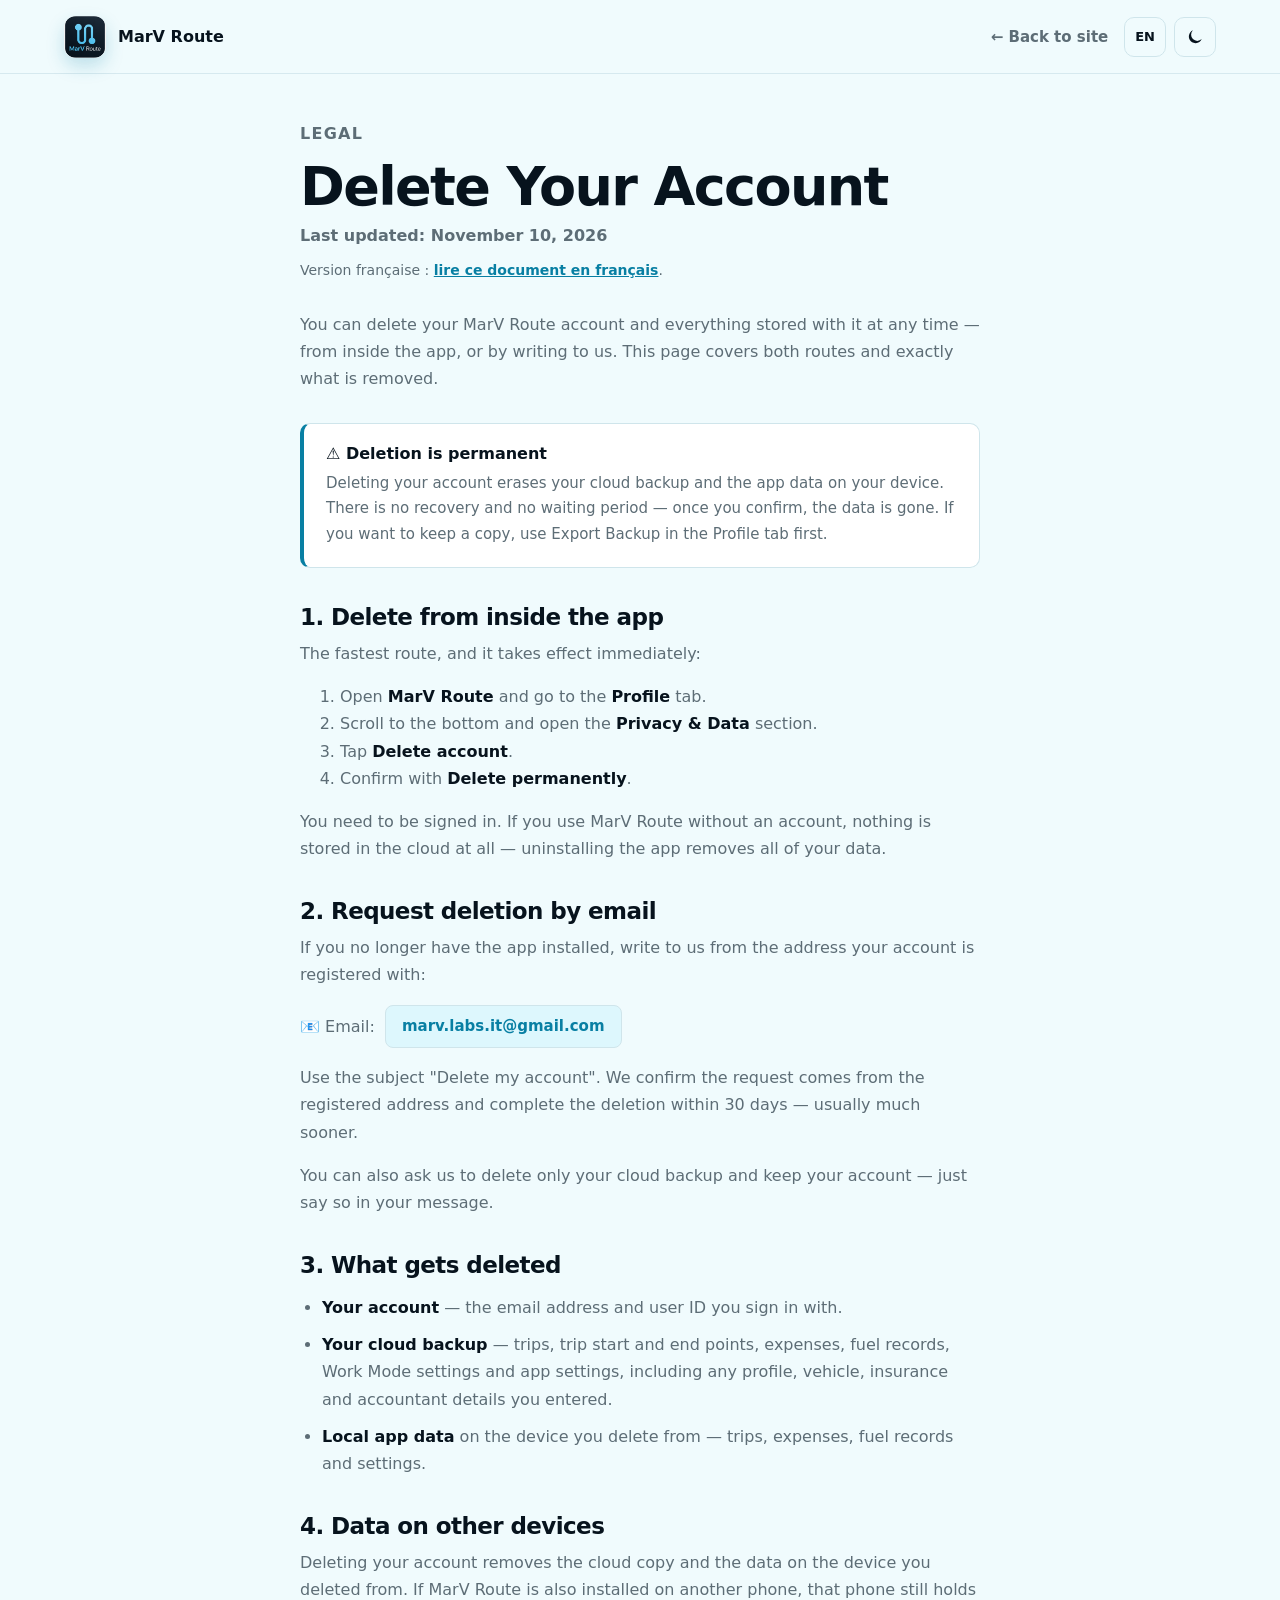
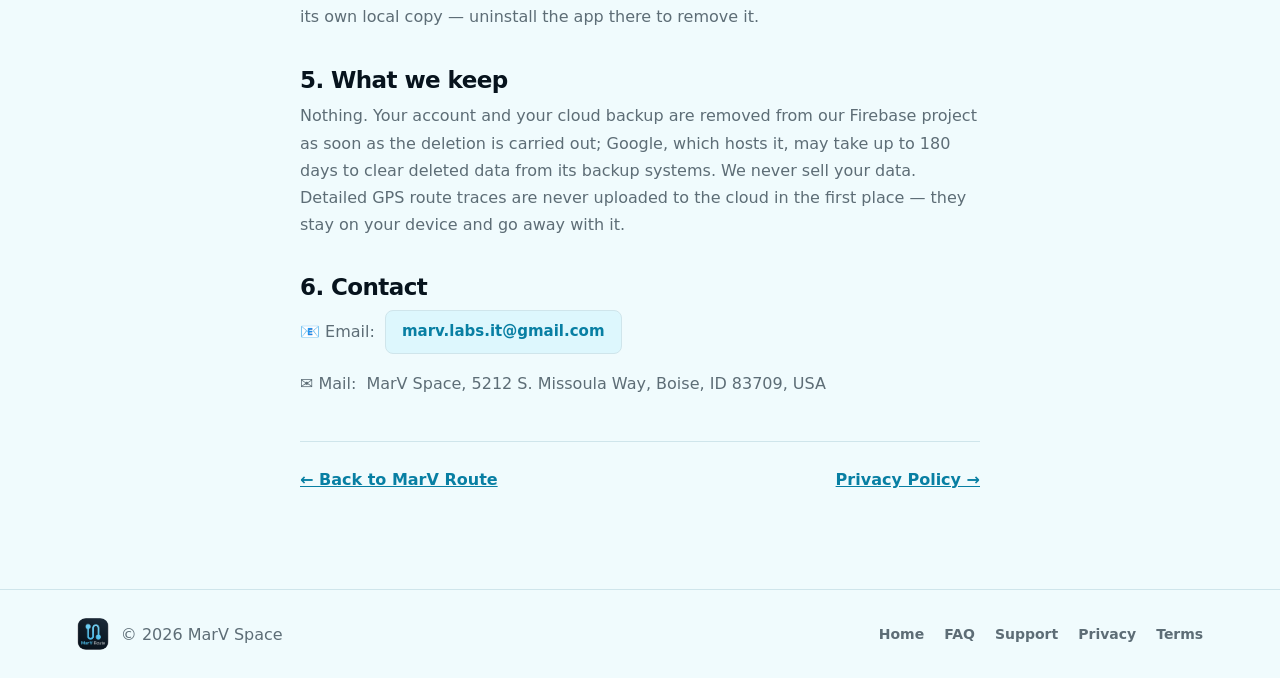
==== commit 2bdd0e67: "Rename owner to MarV Space, fix tax and battery claims, add French legal pages Owner and contact - M" ====
--- a/delete-account/index.html
+++ b/delete-account/index.html
@@ -54,81 +54,46 @@
     <main class="legal">
       <p class="eyebrow" data-i18n="eyebrowLegal">Legal</p>
       <h1 data-i18n="d_title">Delete Your Account</h1>
-      <p class="legal-updated" data-i18n="d_updated">Last updated: July 31, 2026</p>
-
-      <p data-i18n="d_intro">
-        You can delete your MarV Route account and everything stored with it at any time — from
-        inside the app, or by writing to us. This page covers both routes and exactly what is
-        removed.
-      </p>
+      <p class="legal-updated" data-i18n="d_updated">Last updated: November 10, 2026</p>
+      <p class="legal-lang" data-i18n="langNote"><span lang="fr">Version française : <a href="?lang=fr" hreflang="fr">lire ce document en français</a>.</span></p>
+      <p data-i18n="d_intro">You can delete your MarV Route account and everything stored with it at any time — from inside the app, or by writing to us. This page covers both routes and exactly what is removed.</p>
 
       <div class="legal-callout">
         <strong data-i18n="d_calloutTitle">⚠️ Deletion is permanent</strong>
-        <p data-i18n="d_calloutBody">
-          Deleting your account erases your cloud backup and the app data on your device. There is
-          no recovery and no waiting period — once you confirm, the data is gone. If you want to
-          keep a copy, export a backup from the Profile tab first.
-        </p>
+        <p data-i18n="d_calloutBody">Deleting your account erases your cloud backup and the app data on your device. There is no recovery and no waiting period — once you confirm, the data is gone. If you want to keep a copy, use Export Backup in the Profile tab first.</p>
       </div>
 
       <h2 data-i18n="d_h1">1. Delete from inside the app</h2>
       <p data-i18n="d_1intro">The fastest route, and it takes effect immediately:</p>
-      <ol data-i18n="d_1list">
-        <li>Open <strong>MarV Route</strong> and go to the <strong>Profile</strong> tab.</li>
-        <li>Scroll to the bottom and open the <strong>Privacy &amp; Data</strong> section.</li>
-        <li>Tap <strong>Delete account</strong>.</li>
-        <li>Confirm with <strong>Delete permanently</strong>.</li>
-      </ol>
-      <p data-i18n="d_1note">
-        You need to be signed in. If you use MarV Route without an account, nothing is stored in
-        the cloud at all — uninstalling the app removes all of your data.
-      </p>
+      <ol data-i18n="d_1list"><li>Open <strong>MarV Route</strong> and go to the <strong>Profile</strong> tab.</li><li>Scroll to the bottom and open the <strong>Privacy &amp; Data</strong> section.</li><li>Tap <strong>Delete account</strong>.</li><li>Confirm with <strong>Delete permanently</strong>.</li></ol>
+      <p data-i18n="d_1note">You need to be signed in. If you use MarV Route without an account, nothing is stored in the cloud at all — uninstalling the app removes all of your data.</p>
 
       <h2 data-i18n="d_h2">2. Request deletion by email</h2>
-      <p data-i18n="d_2intro">
-        If you no longer have the app installed, write to us from the address your account is
-        registered with:
-      </p>
+      <p data-i18n="d_2intro">If you no longer have the app installed, write to us from the address your account is registered with:</p>
       <p class="contact-line">
         <span data-i18n="d_emailLabel">📧 Email:</span>
         <a class="email-link" href="mailto:marv.labs.it@gmail.com?subject=Delete%20my%20account">marv.labs.it@gmail.com</a>
       </p>
-      <p data-i18n="d_2note">
-        Use the subject "Delete my account". We confirm the request comes from the registered
-        address and complete the deletion within 30 days — usually much sooner.
-      </p>
+      <p data-i18n="d_2note">Use the subject "Delete my account". We confirm the request comes from the registered address and complete the deletion within 30 days — usually much sooner.</p>
+      <p data-i18n="d_2note2">You can also ask us to delete only your cloud backup and keep your account — just say so in your message.</p>
 
       <h2 data-i18n="d_h3">3. What gets deleted</h2>
-      <ul data-i18n="d_3list">
-        <li><strong>Your account</strong> — the email address and user ID you sign in with.</li>
-        <li>
-          <strong>Your cloud backup</strong> — trips, trip start and end points, expenses, fuel
-          records, work-mode settings and app preferences.
-        </li>
-        <li>
-          <strong>Local app data</strong> on the device you delete from — trips, expenses, fuel
-          records and settings.
-        </li>
-      </ul>
+      <ul data-i18n="d_3list"><li><strong>Your account</strong> — the email address and user ID you sign in with.</li><li><strong>Your cloud backup</strong> — trips, trip start and end points, expenses, fuel records, Work Mode settings and app settings, including any profile, vehicle, insurance and accountant details you entered.</li><li><strong>Local app data</strong> on the device you delete from — trips, expenses, fuel records and settings.</li></ul>
 
       <h2 data-i18n="d_h4">4. Data on other devices</h2>
-      <p data-i18n="d_4body">
-        Deleting your account removes the cloud copy and the data on the device you deleted from.
-        If MarV Route is also installed on another phone, that phone still holds its own local
-        copy — uninstall the app there, or delete the account from that device too.
-      </p>
+      <p data-i18n="d_4body">Deleting your account removes the cloud copy and the data on the device you deleted from. If MarV Route is also installed on another phone, that phone still holds its own local copy — uninstall the app there to remove it.</p>
 
       <h2 data-i18n="d_h5">5. What we keep</h2>
-      <p data-i18n="d_5body">
-        Nothing. We do not retain account data after deletion, and we never sell or share it with
-        third parties. Detailed GPS route traces are never uploaded to the cloud in the first
-        place — they stay on your device and go away with it.
-      </p>
+      <p data-i18n="d_5body">Nothing. Your account and your cloud backup are removed from our Firebase project as soon as the deletion is carried out; Google, which hosts it, may take up to 180 days to clear deleted data from its backup systems. We never sell your data. Detailed GPS route traces are never uploaded to the cloud in the first place — they stay on your device and go away with it.</p>
 
       <h2 data-i18n="d_h6">6. Contact</h2>
       <p class="contact-line">
         <span data-i18n="d_emailLabel">📧 Email:</span>
         <a class="email-link" href="mailto:marv.labs.it@gmail.com?subject=Delete%20my%20account">marv.labs.it@gmail.com</a>
+      </p>
+      <p class="contact-line">
+        <span data-i18n="mailLabel">✉️ Mail:</span>
+        <span data-i18n="postalAddress">MarV Space, 5212 S. Missoula Way, Boise, ID 83709, USA</span>
       </p>
 
       <p class="legal-back">
@@ -140,7 +105,7 @@
     <footer class="site-footer">
       <div class="footer-brand">
         <img src="../assets/marv-route-icon.png" alt="" />
-        <span>© 2026 MarV Labs</span>
+        <span>© 2026 MarV Space</span>
       </div>
       <nav class="footer-nav" aria-label="Footer navigation">
         <a href="../" data-i18n="footerHome">Home</a>
--- a/styles.css
+++ b/styles.css
@@ -849,6 +849,20 @@
   width: 0;
 }
 
+/* Who is asking for the consent above: sender name, postal address, contact. */
+.form-sender {
+  color: var(--muted);
+  font-size: 12px;
+  font-weight: 600;
+  line-height: 1.5;
+  margin: -6px 0 0;
+}
+
+.form-sender a {
+  color: var(--blue-dark);
+  text-decoration: underline;
+}
+
 .form-message {
   color: var(--blue-dark);
   font-weight: 800;
@@ -1308,6 +1322,18 @@
   margin-bottom: 28px;
 }
 
+/* "Version française" pointer under the date */
+.legal p.legal-lang {
+  font-size: 14px;
+  margin: -18px 0 28px;
+}
+
+/* Notes that switch a clause off for a group of readers (Québec consumers) */
+.legal p.legal-note {
+  border-left: 3px solid var(--blue-dark);
+  padding-left: 14px;
+}
+
 .legal h2 {
   font-size: 23px;
   margin: 38px 0 10px;
